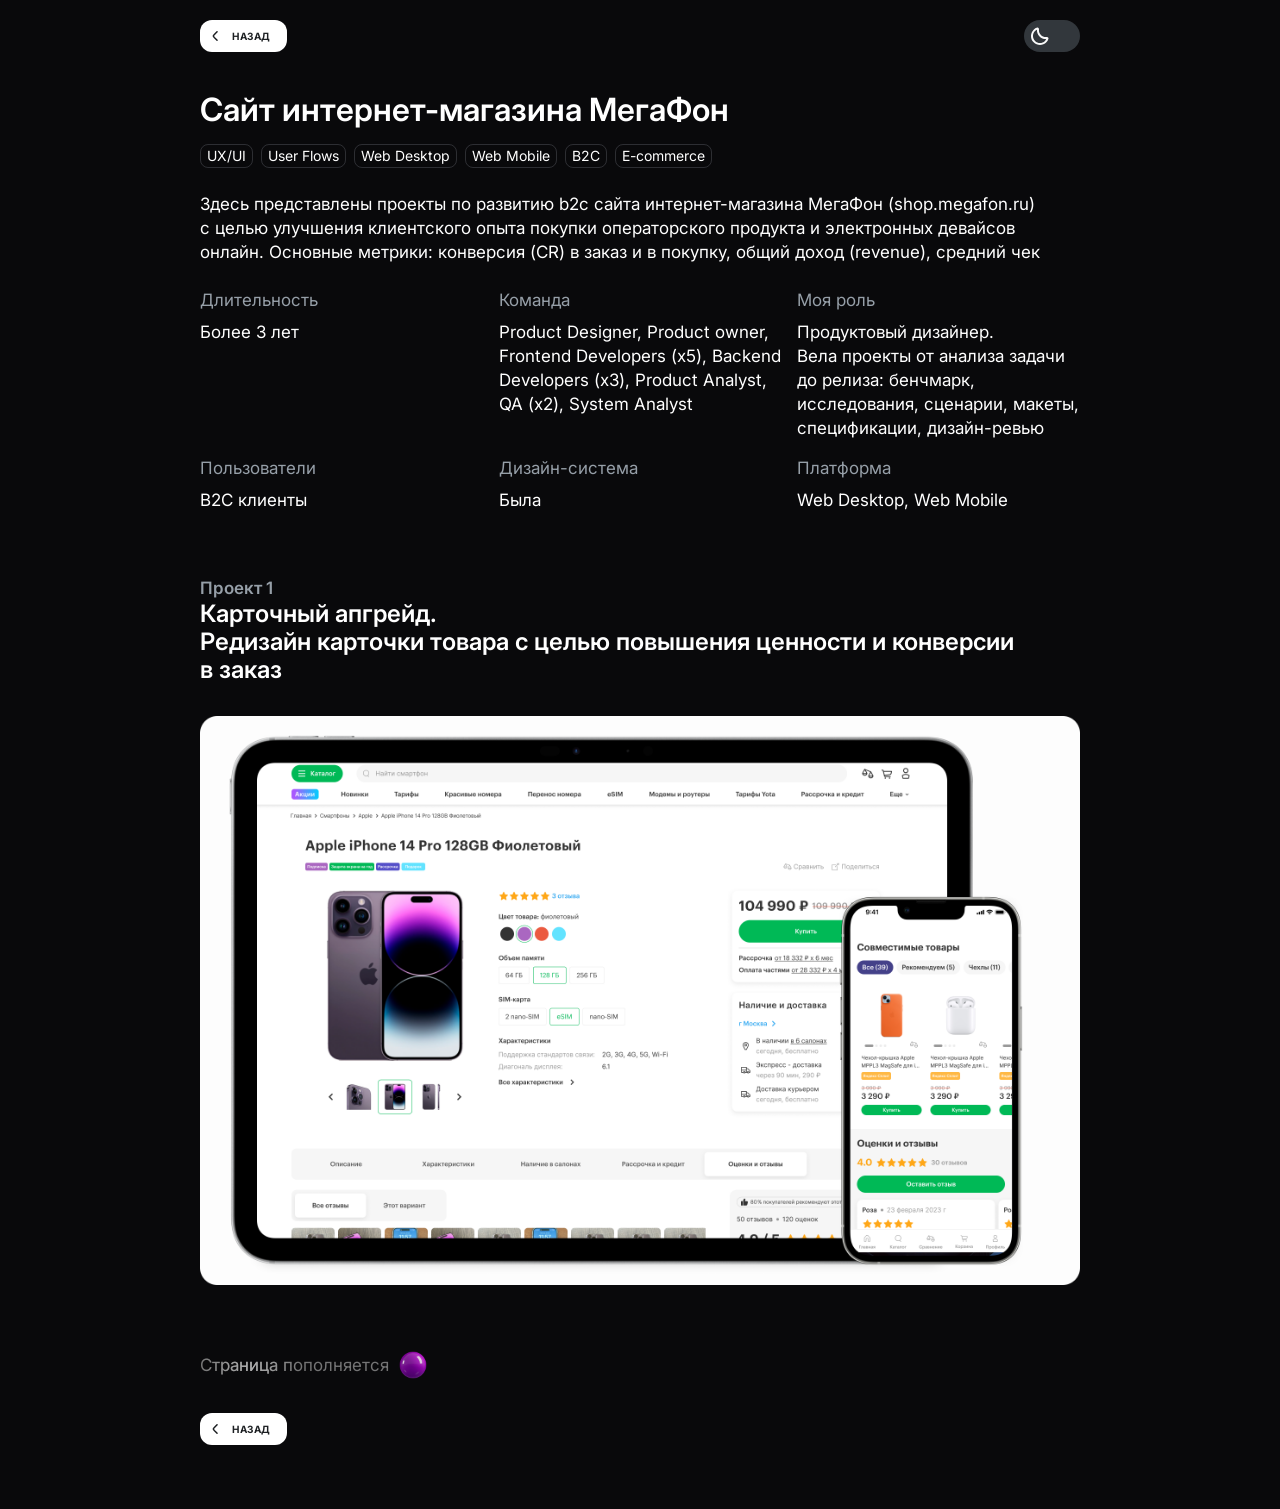
==== internet-magazin.html @ 045d1767 "Портфолио: первая версия" ====
﻿<!doctype html>
<html lang="ru" data-theme="dark">
<head>
<meta charset="utf-8">
<meta name="viewport" content="width=device-width, initial-scale=1">
<title>Сайт интернет-магазина МегаФон — Татьяна Бурнаева</title>
<script>try{var t=localStorage.getItem('theme');if(t==='light'||t==='dark')document.documentElement.dataset.theme=t}catch(e){}</script>
<link rel="preconnect" href="https://fonts.googleapis.com">
<link rel="preconnect" href="https://fonts.gstatic.com" crossorigin>
<link href="https://fonts.googleapis.com/css2?family=Inter:wght@400;600;700&display=swap" rel="stylesheet">
<link rel="stylesheet" href="style.css">
</head>
<body class="project-page">
<div class="page">
  <header class="header header--page header--p20">
    <a class="btn btn--back" href="index.html"><svg width="16" height="16" viewBox="0 0 16 16" fill="none"><path d="M9.83591 3.75196C9.83591 3.08338 9.02805 2.74855 8.55558 3.22131L6.7969 4.98106C5.37468 6.40416 4.66357 7.11571 4.66357 7.9999C4.66357 8.8841 5.37469 9.59565 6.79691 11.0187L8.55558 12.7785C9.02805 13.2513 9.83591 12.9164 9.83591 12.2478C9.83591 12.0488 9.75689 11.8579 9.61624 11.7172L7.85757 9.95743C7.11647 9.21588 6.6696 8.76423 6.38944 8.39681C6.26013 8.22723 6.20503 8.12363 6.18135 8.0668C6.16345 8.02386 6.16353 8.0087 6.16357 8.00091L6.16357 7.9999L6.16357 7.9989C6.16353 7.99111 6.16345 7.97594 6.18135 7.93301C6.20503 7.87617 6.26013 7.77258 6.38944 7.603C6.6696 7.23558 7.11647 6.78393 7.85757 6.04237L9.61624 4.28262C9.75689 4.14188 9.83591 3.951 9.83591 3.75196Z" fill="currentColor"/></svg><span>Назад</span></a>
    <button class="theme-switch" type="button" aria-label="Переключить тему"><span class="theme-switch__knob"><img class="ico-moon" src="assets/icon_moon.svg" alt="" width="24" height="24"><img class="ico-sun" src="assets/icon_sun.svg" alt="" width="24" height="24"></span></button>
  </header>
  <main class="pp pp--p20">
    <div class="pp__head">
      <h1 class="pp__title">Сайт интернет-магазина МегаФон</h1>
      <ul class="badges"><li>UX/UI</li><li>User Flows</li><li>Web Desktop</li><li>Web Mobile</li><li>B2C</li><li>E-commerce</li></ul>
    </div>
    <article class="pp__body">
<p class="lead">Здесь представлены проекты по развитию b2c сайта интернет-магазина МегаФон (shop.megafon.ru) с&nbsp;целью улучшения клиентского опыта покупки операторского продукта и&nbsp;электронных девайсов онлайн. Основные метрики: конверсия (CR) в&nbsp;заказ и&nbsp;в&nbsp;покупку, общий доход (revenue), средний чек</p>
<dl class="props"><div><dt>Длительность</dt><dd>Более 3 лет</dd></div><div><dt>Команда</dt><dd>Product Designer, Product owner, Frontend Developers (x5), Backend Developers (x3), Product Analyst, QA (x2), System Analyst</dd></div><div><dt>Моя роль</dt><dd>Продуктовый дизайнер.<br>Вела проекты от&nbsp;анализа задачи до&nbsp;релиза: бенчмарк, исследования, сценарии, макеты, спецификации, дизайн-ревью</dd></div><div><dt>Пользователи</dt><dd>B2C клиенты</dd></div><div><dt>Дизайн-система</dt><dd>Была</dd></div><div><dt>Платформа</dt><dd>Web Desktop, Web Mobile</dd></div></dl>
    </article>

    <div class="pv2 pv2--first">
      <div class="sec" style="gap:0">
        <span class="eyebrow">Проект 1</span>
        <span class="h2"><b>Карточный апгрейд.</b><b>Редизайн карточки товара с&nbsp;целью повышения ценности и&nbsp;конверсии в&nbsp;заказ</b></span>
      </div>
      <figure class="fig"><img src="images/internet-magazin-v2/01.png" alt="" loading="lazy"></figure>
      <div class="pending"><h3 class="shiny">Страница пополняется</h3><span class="ball-track" aria-hidden="true"><i class="ball"><img class="ball__img" src="assets/ball.png" alt=""></i></span></div>
    </div>
    <div class="pp__foot"><a class="btn btn--back" href="index.html"><svg width="16" height="16" viewBox="0 0 16 16" fill="none"><path d="M9.83591 3.75196C9.83591 3.08338 9.02805 2.74855 8.55558 3.22131L6.7969 4.98106C5.37468 6.40416 4.66357 7.11571 4.66357 7.9999C4.66357 8.8841 5.37469 9.59565 6.79691 11.0187L8.55558 12.7785C9.02805 13.2513 9.83591 12.9164 9.83591 12.2478C9.83591 12.0488 9.75689 11.8579 9.61624 11.7172L7.85757 9.95743C7.11647 9.21588 6.6696 8.76423 6.38944 8.39681C6.26013 8.22723 6.20503 8.12363 6.18135 8.0668C6.16345 8.02386 6.16353 8.0087 6.16357 8.00091L6.16357 7.9999L6.16357 7.9989C6.16353 7.99111 6.16345 7.97594 6.18135 7.93301C6.20503 7.87617 6.26013 7.77258 6.38944 7.603C6.6696 7.23558 7.11647 6.78393 7.85757 6.04237L9.61624 4.28262C9.75689 4.14188 9.83591 3.951 9.83591 3.75196Z" fill="currentColor"/></svg><span>Назад</span></a></div>
  </main>
</div>
<script src="script.js"></script>
</body>
</html>
---- style.css ----
﻿:root{
  --bg:#09090b;
  --text:#fff;
  --text-2:#969fa8;
  --border:rgba(188,195,208,.2);
  --switch-bg:rgba(127,140,153,.35);
  --card:#fdfdfd;
  --ink:#1d2023;
  --accent:#8367ff;
  color-scheme:dark;
}
:root[data-theme="light"]{
  --bg:#f2f2f2;
  --text:#1d2023;
  --text-2:#626c77;
  --border:rgba(188,195,208,.5);
  --switch-bg:#fff;
  color-scheme:light;
}
*{box-sizing:border-box;margin:0;padding:0}
html{-webkit-text-size-adjust:100%}
body{background:var(--bg);color:var(--text);font-family:'Inter',system-ui,-apple-system,'Segoe UI',sans-serif;font-weight:400;-webkit-font-smoothing:antialiased;transition:background-color .3s,color .3s}
img{display:block}
ul{list-style:none}
a{color:inherit;text-decoration:none}
button{font:inherit;color:inherit;background:none;border:0;cursor:pointer}

.page{display:flex;flex-direction:column;align-items:center;width:100%;overflow-x:clip}

/* header + buttons */
.header{display:flex;align-items:flex-start;justify-content:space-between;width:100%;max-width:880px;padding:20px 32px}
.page>.header:not(.header--page){padding:20px}
.header__who{display:flex;flex-direction:column}
.header__name{font-size:14px;line-height:20px;font-weight:500;color:var(--text)}
.header__role{font-size:14px;line-height:20px;color:var(--text-2)}
.page>.header:not(.header--page){align-items:center;min-height:80px}
.actions{display:flex;gap:8px;justify-content:center}
.btn{display:flex;align-items:center;justify-content:center;padding:8px;background:#fff;color:var(--ink);border-radius:12px;transition:opacity .2s,transform .2s}
a.btn:hover{opacity:.85;transform:translateY(-1px)}
.btn span{display:block;padding:2px 4px;font-size:10px;line-height:12px;font-weight:700;letter-spacing:.5px;text-transform:uppercase;text-align:center;white-space:nowrap}
.btn img{flex:none}
:root[data-theme="light"] .btn{box-shadow:0 0 0 1px rgba(29,32,35,.06)}

/* theme switch */
.theme-switch{flex:none;width:56px;height:32px;padding:4px;border-radius:100px;background:var(--switch-bg);position:relative;transition:background-color .3s}
.theme-switch__knob{position:absolute;top:4px;left:4px;width:24px;height:24px;transition:transform .3s cubic-bezier(.2,.8,.2,1)}
.theme-switch__knob img{position:absolute;inset:0;transition:opacity .25s}
.ico-sun{opacity:0}
:root[data-theme="light"] .theme-switch__knob{transform:translateX(24px)}
:root[data-theme="light"] .ico-moon{opacity:0}
:root[data-theme="light"] .ico-sun{opacity:1}
.theme-switch:focus-visible,.btn:focus-visible,a.card:focus-visible{outline:2px solid var(--accent);outline-offset:3px}

.content{display:flex;flex-direction:column;gap:64px;width:100%;max-width:880px}

/* hero */
.hero{position:relative;display:flex;flex-direction:column;align-items:center;gap:24px;padding:0 20px}
.hero>*{position:relative;z-index:1}
.hero>.hero__photobox{z-index:auto}
.hero__photobox{position:relative;flex:none;width:200px;height:241px}
.hero__anim{position:absolute;z-index:0;left:-16px;top:0;width:232px;height:232px;opacity:.4;pointer-events:none;
  mix-blend-mode:screen;animation:spin 90s linear infinite}
:root[data-theme="light"] .hero__anim{mix-blend-mode:multiply;filter:invert(1)}
@keyframes spin{to{transform:rotate(360deg)}}
.hero__photo{position:absolute;left:19px;top:0;width:162px;height:240px;object-fit:cover;object-position:top}
.hero__line{position:absolute;left:26px;top:240px;width:160px;height:1px;background:var(--border)}
.hero__about{display:flex;flex-direction:column;align-items:center;gap:24px;max-width:610px;text-align:center}
.hero__text{--dim:var(--text-2);--full:var(--text);font-size:17px;line-height:24px;color:var(--text-2)}
/* постепенная заливка слов (стартует по классу .fill-on) */
.fill-ready .fill-word{color:var(--dim);transition:color .9s ease;transition-delay:calc(var(--i) * 85ms)}
.fill-ready.fill-on .fill-word{color:var(--full)}
.fill-ready.fill-reset .fill-word{transition:none}
.badges{display:flex;flex-wrap:wrap;gap:8px}
.badges li{padding:4px 6px;border:1px solid var(--border);border-radius:8px;font-size:14px;line-height:14px;white-space:nowrap;display:flex;align-items:center;justify-content:center;color:var(--text)}
.hero__badges{gap:12px;justify-content:center}

/* projects */
.title{font-size:24px;line-height:28px;font-weight:600;color:var(--text)}
.projects{display:flex;flex-direction:column;padding:0 20px}
.grid{display:grid;grid-template-columns:1fr;gap:24px}
.card{--text:#1d2023;--text-2:#626c77;
  position:relative;display:flex;flex-direction:column;gap:0;align-items:stretch;overflow:hidden;background:var(--card);border:1px solid var(--border);border-radius:24px;padding:19px;color:#1d2023;
  cursor:pointer;transition:box-shadow .3s ease;transform-style:preserve-3d}
.card.is-tilting{box-shadow:0 18px 48px rgba(0,0,0,.45);will-change:transform}
.card__head{display:flex;align-items:center;justify-content:space-between;gap:8px;font-size:14px;line-height:20px;white-space:nowrap}
.card__brand{display:flex;align-items:center;gap:4px;font-weight:500;color:#1d2023}
.card__brand img{width:20px;height:20px;border-radius:4px}
.card__years{color:#626c77}
.card__body{display:flex;flex-direction:column;gap:8px;padding-top:12px;font-size:14px;line-height:20px}
.card__lead{color:#1d2023}
.card__lead b{font-weight:600}
.card__tags{color:#626c77}

/* mockups */
.mockup{position:relative;width:100%;overflow:hidden;flex:none;display:flex;justify-content:center;margin:0}
.mockup--phone{height:340px}
.phone{position:absolute;left:50%;top:32px;width:180px;height:370px;transform:translateX(-50%) scale(1.4);transform-origin:50% 0}
.phone__bg{position:absolute;inset:.09% 1.49% .77% 1.58%;background:#000;border:2.07px solid #989892;border-radius:26.3px;box-shadow:inset 0 0 .16px 2.2px #3f3f3f}
.phone__frame{position:absolute;inset:.09% 1.49% .77% 1.58%;width:96.93%;height:99.14%;max-width:none}
.phone__screen{position:absolute;left:9.09px;top:6.85px;width:162.55px;height:353.97px;overflow:hidden;border-radius:18.27px}
.phone__screen img,.phone__screen video{position:absolute;inset:0;width:100%;height:100%;max-width:none;object-fit:cover}
.phone__notch{position:absolute;inset:.89% 42.93% 98.43% 42.83%;background:#141414;border-radius:4.6px;box-shadow:inset 0 0 .77px .15px #000}

/* shop / admin mockups: одинаковая высота блока (272), чтобы текст карточек шёл по одной линии */
.mockup--shop,.mockup--admin{height:272px;padding-top:32px;align-items:flex-start}
.mockup--shop .shop-in{position:relative;flex:none;width:310px;height:236px}
.shop-tablet{position:absolute;left:0;top:5px;width:300px;height:231px;overflow:hidden}
.shop-tablet img{position:absolute;left:0;top:0;width:106.55%;height:100%;max-width:none}
.shop-phone-frame{position:absolute;left:208px;top:0;width:101.024px;height:240px;object-fit:cover}
.shop-phone{position:absolute;left:210.33px;top:2.57px;width:89.592px;height:234.401px;object-fit:cover}
.mockup--admin img{width:310px;height:221px;object-fit:cover}

/* scroll-triggered appearance: phone fades/slides in, the screen stays static inside */
.phone{opacity:0;translate:0 80px}
.play .phone{opacity:1;translate:0 0;transition:opacity .9s ease,translate 1.1s cubic-bezier(.2,.8,.2,1)}

/* experience / about / contacts */
.exp,.about,.bottom{display:flex;flex-direction:column;gap:24px;padding:0 20px}
.about{gap:0}
.about__head{display:flex;flex-direction:column;gap:8px;margin-bottom:24px}
.exp__list{display:flex;flex-direction:column;gap:24px}
.company{position:relative;display:flex;gap:16px;align-items:flex-start;width:100%}
.company--first{padding-bottom:44px}
.logo{flex:none;width:48px;height:48px;border-radius:12px;overflow:hidden;display:flex;align-items:center;justify-content:center}
.logo--mts{background:#ff0032}
.logo img{display:block}
.company__line{position:absolute;left:24px;top:64px;width:1px;height:64px;border-radius:24px;background:var(--border)}
.company__text{display:flex;flex-direction:column;gap:2px;flex:1;min-width:0;font-size:17px;line-height:24px;color:var(--text)}
.muted{color:var(--text-2)}
.about__text{font-size:17px;line-height:24px;color:var(--text)}
.only-m{display:inline}
.carousel{display:flex;gap:16px;overflow-x:auto;overflow-y:hidden;overscroll-behavior-x:contain;scroll-snap-type:x proximity;scrollbar-width:none;-webkit-overflow-scrolling:touch;margin-right:-20px;padding-right:20px;cursor:grab}
.carousel::-webkit-scrollbar{display:none}
.carousel.is-drag{cursor:grabbing;scroll-snap-type:none;user-select:none}
.carousel li{position:relative;flex:none;width:260px;height:340px;border-radius:24px;overflow:hidden;scroll-snap-align:start}
.carousel li::after{content:"";position:absolute;inset:0;border-radius:24px;border:1px solid var(--border);pointer-events:none}
.carousel img{width:100%;height:100%;object-fit:cover;-webkit-user-drag:none;user-select:none}

/* контакты: карточки (просто текст) + кнопка «скачать резюме» */
.bottom{align-items:stretch;gap:64px;padding-bottom:40px}
.contacts{display:flex;flex-direction:column;align-items:center;gap:24px;width:100%}
.contacts .title{text-align:center}
.contacts__cards{display:grid;grid-auto-flow:column;grid-auto-columns:190px;gap:8px;width:max-content;max-width:100%;overflow-x:auto;overscroll-behavior-x:contain;scrollbar-width:none}
.contacts__cards::-webkit-scrollbar{display:none}
.ccard{width:190px;height:70px;padding:13px 15px;border:1px solid var(--border);border-radius:16px;font-size:14px;line-height:20px;color:var(--text)}
.ccard__item{display:flex;flex-direction:column;gap:2px;width:max-content;text-align:left}
.ccard__label{display:flex;align-items:center;justify-content:flex-start;gap:4px;color:var(--text-2)}
.ccard__label svg{flex:none}
.ccard__value{font-weight:500;white-space:nowrap;color:var(--text)}
.contacts__btn{width:144px}
.contacts__btn.btn{padding:8px}
.copy{font-size:14px;line-height:20px;text-align:center;color:var(--text-2)}

@media (max-width:899px){
  .contacts__btn{width:100%}
  .contacts__cards{width:100%}
}
@media (min-width:900px){
  .header{padding:20px 0}
  .hero{flex-direction:row;align-items:flex-start;gap:40px;padding:0}
  .hero__about{align-items:flex-start;text-align:left;padding-top:24px}
  .hero__badges{justify-content:flex-start}
  .projects,.exp,.about{padding:0}
  .grid{grid-template-columns:1fr 1fr}
  .carousel{margin-right:0;padding-right:0}
  .bottom{padding:0 0 40px}
  .only-m{display:none}
}
/* ---------- project pages ---------- */
.btn--back{gap:4px;padding-right:12px}
.btn--back svg,.btn--back img{flex:none}
.pp{width:100%;max-width:880px;padding:20px 32px 64px;display:flex;flex-direction:column;gap:24px}
.pp__head{display:flex;flex-direction:column;gap:16px}
.pp__title{font-size:32px;line-height:36px;font-weight:600;color:var(--text)}
.pp__head .badges{gap:8px}
.pp__body{display:flex;flex-direction:column;gap:16px;min-width:0}
.pp__body .lead{font-size:17px;line-height:24px;color:var(--text)}
.pp__body .props{display:grid;grid-template-columns:1fr;gap:16px;margin:8px 0}
.pp__body .props div{display:flex;flex-direction:column;gap:8px}
.pp__body .props dt{font-size:17px;line-height:24px;color:var(--text-2)}
.pp__body .props dd{font-size:17px;line-height:24px;color:var(--text)}
.pp__body h2{margin-top:48px;font-size:24px;line-height:28px;font-weight:600;color:var(--text)}
.pp__body h3{margin-top:16px;font-size:20px;line-height:24px;font-weight:600;color:var(--text)}
.pp__body p,.pp__body li{font-size:17px;line-height:24px}
.pp__body .caption{font-size:17px;line-height:24px;color:var(--text-2);text-align:center;margin-top:-4px}
.pp__body ul,.pp__body ol{display:flex;flex-direction:column;gap:12px;padding-left:24px}
.pp__body ul{list-style:disc}
.pp__body ol{list-style:decimal}
.pp__body li>ul,.pp__body li>ol{margin-top:12px}
.pp__body li>p+p,.pp__body li>p+ul{margin-top:12px}
.pp__body li::marker{color:var(--text-2)}
.pp__body a{color:var(--accent);text-decoration:underline;text-underline-offset:3px}
.pp__body figure{margin:8px 0;border-radius:16px;overflow:hidden;background:#fff;border:1px solid var(--border)}
.pp__body figure img{display:block;width:100%;height:auto}
.pp__body figure.scroll{overflow-x:auto;-webkit-overflow-scrolling:touch}
.pp__body figure.scroll img{width:auto;max-width:none;height:min(60vw,480px)}
.pp__foot{display:flex;margin-top:8px}

/* project page v2 (по макету «Внутренние сервисы») */
.pv2{display:flex;flex-direction:column;gap:32px;min-width:0;margin-top:40px}
.pv2 .lead,.pv2 p,.pv2 li{font-size:17px;line-height:24px}
.pv2 .eyebrow{font-size:17px;line-height:24px;font-weight:600;color:var(--text-2)}
.pv2 .h2{display:flex;flex-direction:column}
.pv2 .h2 b{font-size:24px;line-height:28px;font-weight:600;color:var(--text)}
.pv2 .h2 mark{background:none;color:inherit}
.pv2 .sec{display:flex;flex-direction:column;gap:12px}
.pv2 .sec h3{margin:0;font-size:20px;line-height:24px;font-weight:600;color:var(--text)}
.pv2 .muted-t{color:var(--text-2)}
.pv2 .fig{display:flex;flex-direction:column;align-items:center;gap:8px;margin:0 -32px}
.pv2 .fig img{display:block;width:100%;height:auto}
.pv2 .fig figcaption{padding:0 32px;font-size:17px;line-height:24px;color:var(--text-2);text-align:center}
.pv2 .ctx{background:#143a4e;border-left:4px solid #2e7cd1;border-radius:24px;padding:16px;display:flex;flex-direction:column;gap:12px;color:#fff}
.pv2 .ctx h3{margin:0;font-size:20px;line-height:24px;font-weight:600;color:#fff}
.pv2 .bl,.pv2 .nl,.pv2 .cl{display:flex;flex-direction:column;gap:12px;list-style:none;padding:0}
.pv2 .bl li{display:flex;gap:12px;padding-left:20px}
.pv2 .bl li::before{content:"";flex:none;width:8px;height:24px;background:radial-gradient(circle at 50% 50%,#2e7cd1 0 4px,transparent 4.5px)}
.pv2 .nl li{display:flex;gap:8px}
.pv2 .nl li>i{flex:none;width:32px;font-style:normal;font-size:17px;line-height:24px;color:var(--text)}
.pv2 .nl .nl-body{flex:1;min-width:0;display:flex;flex-direction:column;gap:12px}
.pv2 .nl .nl-body .bl li,.pv2 .nl .nl-body p{color:var(--text-2)}
.pv2 .cl li{display:flex;gap:8px;align-items:flex-start}
.pv2 .cl li>svg{flex:none;width:32px;height:32px}
.pv2 .cl li>span{padding-top:0;flex:1}
.pv2 .step{display:flex;flex-direction:column;gap:12px}
.pv2 .ctx.warn{background:#4e3c14;border-left-color:#d19d2e}
.pv2 .s16{gap:16px}
.pv2 .s16 .step{gap:16px}
.pv2 .sub{display:flex;flex-direction:column;gap:8px;color:var(--text)}
.pv2 .vi{display:flex;flex-direction:column;gap:8px}
.pv2 .vi-t{display:flex;gap:12px;padding-left:20px;color:var(--text)}
.pv2 .vi-t::before{content:"";flex:none;width:8px;height:24px;background:radial-gradient(circle at 50% 50%,#2e7cd1 0 4px,transparent 4.5px)}
.pv2 .vi p{color:var(--text-2)}
.pv2 .vi p+p{margin-top:16px}
.pv2 .vi-t{font-size:17px;line-height:24px}

/* Animated Shiny Text (порт с magicui.design/docs/components/animated-shiny-text) */
.shiny{--shiny-width:100px;display:inline-block;margin:0;font-size:17px;line-height:24px;font-weight:400;
  color:rgba(163,163,163,.7);
  background-image:linear-gradient(to right,transparent,rgba(255,255,255,.8) 50%,transparent);
  background-size:var(--shiny-width) 100%;background-repeat:no-repeat;background-position:0 0;
  -webkit-background-clip:text;background-clip:text;animation:shiny-text 8s infinite}
:root[data-theme="light"] .shiny{color:rgba(82,82,82,.7);background-image:linear-gradient(to right,transparent,rgba(0,0,0,.8) 50%,transparent)}
@keyframes shiny-text{
  0%,90%,100%{background-position:calc(-100% - var(--shiny-width)) 0}
  30%,60%{background-position:calc(100% + var(--shiny-width)) 0}
}

@media (min-width:900px){
  .pp{padding:20px 0 64px;gap:24px}
  .pp__head{gap:16px}
  .pp__body .props{grid-template-columns:repeat(3,1fr);gap:16px;margin:8px 0}
  .pp__body h2{margin-top:64px}
  .pv2{gap:32px}
  .pv2 .fig{margin:0}
  .pv2 .fig figcaption{padding:0}
  .pv2 .ctx{padding:20px 32px}
  .pv2 .nl-body,.pv2 .nl-body p{max-width:none}
}
@media (prefers-reduced-motion:reduce){
  .phone,.a-obj{opacity:1!important;translate:0 0!important;transition:none!important}
  .hero__anim,.mascot__body,.mascot__eyes,.eye,.shiny{animation:none}
}

/* МТС Профиль: отличия мобильной версии (390w) */
.pv2 .ctx32{padding:20px 32px}
.pv2 .nl.g4 li{gap:4px}
@media (max-width:899px){
  .pp--p20{padding-left:20px;padding-right:20px}
  .pp--p20 .pv2 .fig{margin-left:-20px;margin-right:-20px}
  .pp--p20 .pv2 .fig figcaption{padding:0 20px}
  .pp--p20 .pv2 .fig.fig--in{margin-left:0;margin-right:0}
  .pp--p20 .pv2 .fig.fig--in figcaption{padding:0}
  .pv2 .vi-t.flush{padding-left:0}
}

/* hero-картинка внутри .pp__body — тот же вид, что у остальных .fig */
.pp__body figure.fig{background:none;border:0;border-radius:0;overflow:visible;margin:0;display:flex;flex-direction:column;align-items:center;gap:8px}
.pp__body figure.fig figcaption{font-size:17px;line-height:24px;color:var(--text-2);text-align:center}
@media (max-width:899px){
  .pp--p20 .pp__body figure.fig{margin-left:-20px;margin-right:-20px}
  .pp--p20 .pp__body figure.fig figcaption{padding:0 20px}
}

/* первая картинка МТС Профиль: отдельный блок, 64px от параметров и до проекта */
.pp__hero{margin-top:32px}

/* МТС ID */
.pv2 .sec h2{margin:0;font-size:24px;line-height:28px;font-weight:600;color:var(--text)}
.pv2 .nl.g4 .nl-body{gap:8px}
@media (max-width:899px){ .header--p20{padding-left:20px;padding-right:20px} }

/* «Страница пополняется»: текст с бликом + шарик, который катается вправо-влево */
.pending{align-self:flex-start;display:flex;align-items:center;gap:8px;margin-top:32px}
.ball-track{position:relative;flex:none;width:60px;height:32px}
.ball{position:absolute;left:0;top:0;width:32px;height:32px;animation:ball-move 2.4s ease-in-out infinite alternate}
.ball__img{display:block;width:32px;height:32px;max-width:none;animation:ball-spin 2.4s ease-in-out infinite alternate}
@keyframes ball-move{from{transform:translateX(0)}to{transform:translateX(28px)}}
@keyframes ball-spin{from{transform:rotate(0deg)}to{transform:rotate(153deg)}}
@media (prefers-reduced-motion:reduce){.ball,.ball__img{animation:none}}
/* Внутренние сервисы: подзаголовки гипотез и шаги дизайна */
.pv2 .sub-h{font-size:17px;line-height:24px;font-weight:600;color:var(--text)}
.pv2 .sub-h--gap{margin-top:20px}
.pv2 .steps{gap:16px}
.pv2 .steps .step+.step{margin-top:16px}
.pv2 .steps .step--tall{gap:16px}
/* без отдельной первой картинки: 64px от параметров проекта до блока проекта (props сам даёт 8px) */
.pv2--first{margin-top:32px}
.pv2 .sub>span{font-size:17px;line-height:24px}

/* анимация смены темы (View Transitions): старый снимок остаётся, новый раскрывается кругом из кнопки */
::view-transition-old(root),::view-transition-new(root){animation:none;mix-blend-mode:normal}
::view-transition-old(root){z-index:1}
::view-transition-new(root){z-index:2}
.vt-theme *,.vt-theme *::before,.vt-theme *::after{transition:none!important}




.pv2 .vi p .hl{color:var(--text)}
.pv2 .ctx h3{height:22px;line-height:24px}
.pv2 .s16 .step+.step{margin-top:16px}




.ccard__label img{flex:none;border-radius:4px}




/* светлая тема: цветные блоки «Контекст» (синий) и «В чём проблема?» (жёлтый) */
:root[data-theme="light"] .pv2 .ctx{background:#c7e1ff;border-left-color:#2e7cd1;color:#1d2023}
:root[data-theme="light"] .pv2 .ctx h3{color:#1d2023}
:root[data-theme="light"] .pv2 .ctx.warn{background:#fae89e;border-left-color:#d19d2e}


.pv2 .sec--proj{margin-top:32px}
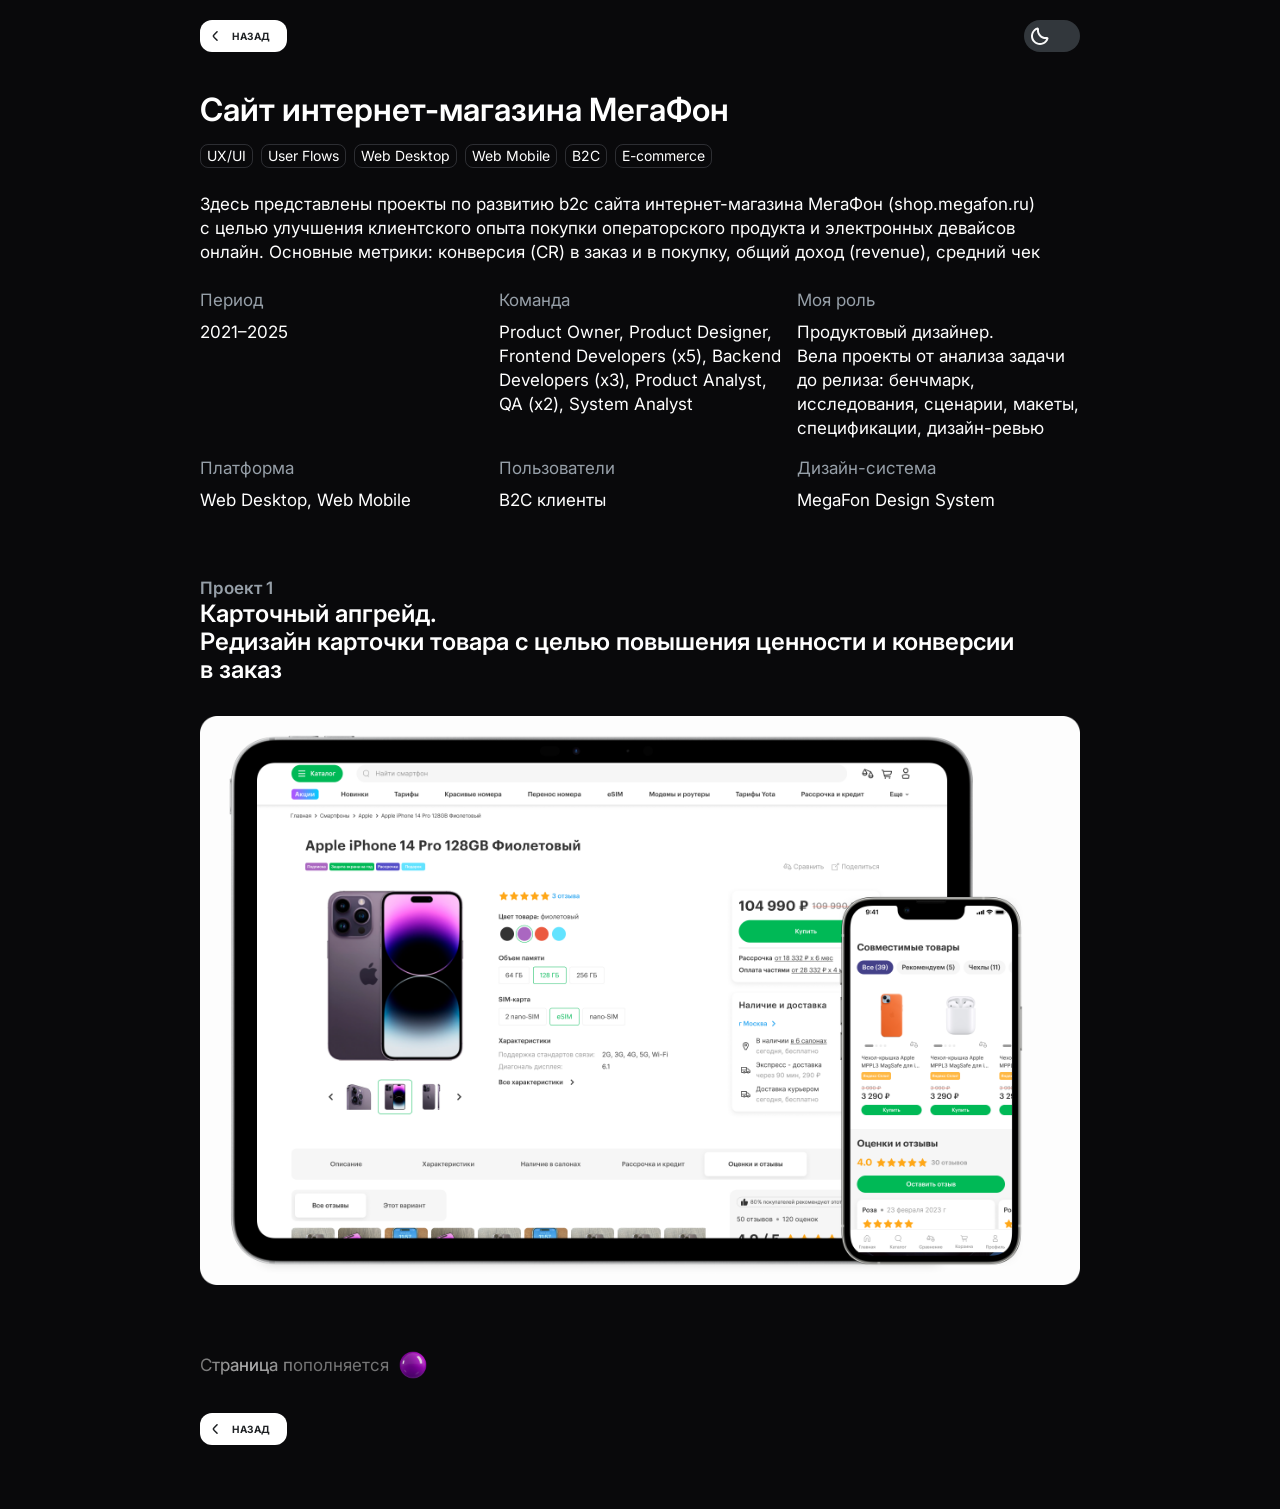
==== commit c6099bc9: "Портфолио: обновление страниц проектов по новым макетам - Главная: раздел контактов с копированием t" ====
--- a/internet-magazin.html
+++ b/internet-magazin.html
@@ -8,7 +8,7 @@
 <link rel="preconnect" href="https://fonts.googleapis.com">
 <link rel="preconnect" href="https://fonts.gstatic.com" crossorigin>
 <link href="https://fonts.googleapis.com/css2?family=Inter:wght@400;600;700&display=swap" rel="stylesheet">
-<link rel="stylesheet" href="style.css">
+<link rel="stylesheet" href="style.css?v=8">
 </head>
 <body class="project-page">
 <div class="page">
@@ -23,7 +23,7 @@
     </div>
     <article class="pp__body">
 <p class="lead">Здесь представлены проекты по развитию b2c сайта интернет-магазина МегаФон (shop.megafon.ru) с&nbsp;целью улучшения клиентского опыта покупки операторского продукта и&nbsp;электронных девайсов онлайн. Основные метрики: конверсия (CR) в&nbsp;заказ и&nbsp;в&nbsp;покупку, общий доход (revenue), средний чек</p>
-<dl class="props"><div><dt>Длительность</dt><dd>Более 3 лет</dd></div><div><dt>Команда</dt><dd>Product Designer, Product owner, Frontend Developers (x5), Backend Developers (x3), Product Analyst, QA (x2), System Analyst</dd></div><div><dt>Моя роль</dt><dd>Продуктовый дизайнер.<br>Вела проекты от&nbsp;анализа задачи до&nbsp;релиза: бенчмарк, исследования, сценарии, макеты, спецификации, дизайн-ревью</dd></div><div><dt>Пользователи</dt><dd>B2C клиенты</dd></div><div><dt>Дизайн-система</dt><dd>Была</dd></div><div><dt>Платформа</dt><dd>Web Desktop, Web Mobile</dd></div></dl>
+<dl class="props"><div><dt>Период</dt><dd>2021–2025</dd></div><div><dt>Команда</dt><dd>Product Owner, Product Designer, Frontend Developers (x5), Backend Developers (x3), Product Analyst, QA (x2), System Analyst</dd></div><div><dt>Моя роль</dt><dd>Продуктовый дизайнер.<br>Вела проекты от&nbsp;анализа задачи до&nbsp;релиза: бенчмарк, исследования, сценарии, макеты, спецификации, дизайн-ревью</dd></div><div><dt>Платформа</dt><dd>Web Desktop, Web Mobile</dd></div><div><dt>Пользователи</dt><dd>B2C клиенты</dd></div><div><dt>Дизайн-система</dt><dd>MegaFon Design System</dd></div></dl>
     </article>
 
     <div class="pv2 pv2--first">
@@ -37,7 +37,7 @@
     <div class="pp__foot"><a class="btn btn--back" href="index.html"><svg width="16" height="16" viewBox="0 0 16 16" fill="none"><path d="M9.83591 3.75196C9.83591 3.08338 9.02805 2.74855 8.55558 3.22131L6.7969 4.98106C5.37468 6.40416 4.66357 7.11571 4.66357 7.9999C4.66357 8.8841 5.37469 9.59565 6.79691 11.0187L8.55558 12.7785C9.02805 13.2513 9.83591 12.9164 9.83591 12.2478C9.83591 12.0488 9.75689 11.8579 9.61624 11.7172L7.85757 9.95743C7.11647 9.21588 6.6696 8.76423 6.38944 8.39681C6.26013 8.22723 6.20503 8.12363 6.18135 8.0668C6.16345 8.02386 6.16353 8.0087 6.16357 8.00091L6.16357 7.9999L6.16357 7.9989C6.16353 7.99111 6.16345 7.97594 6.18135 7.93301C6.20503 7.87617 6.26013 7.77258 6.38944 7.603C6.6696 7.23558 7.11647 6.78393 7.85757 6.04237L9.61624 4.28262C9.75689 4.14188 9.83591 3.951 9.83591 3.75196Z" fill="currentColor"/></svg><span>Назад</span></a></div>
   </main>
 </div>
-<script src="script.js"></script>
+<script src="script.js?v=8"></script>
 </body>
 </html>
 
--- a/style.css
+++ b/style.css
@@ -139,21 +139,24 @@
 /* контакты: карточки (просто текст) + кнопка «скачать резюме» */
 .bottom{align-items:stretch;gap:64px;padding-bottom:40px}
 .contacts{display:flex;flex-direction:column;align-items:center;gap:24px;width:100%}
-.contacts .title{text-align:center}
-.contacts__cards{display:grid;grid-auto-flow:column;grid-auto-columns:190px;gap:8px;width:max-content;max-width:100%;overflow-x:auto;overscroll-behavior-x:contain;scrollbar-width:none}
-.contacts__cards::-webkit-scrollbar{display:none}
-.ccard{width:190px;height:70px;padding:13px 15px;border:1px solid var(--border);border-radius:16px;font-size:14px;line-height:20px;color:var(--text)}
-.ccard__item{display:flex;flex-direction:column;gap:2px;width:max-content;text-align:left}
+.contacts__head{font-size:24px;line-height:28px;font-weight:600;text-align:center;color:var(--text)}
+.contacts__cards{display:flex;gap:20px;width:100%}
+.ccard{flex:1 1 0;min-width:0;display:flex;align-items:center;justify-content:space-between;gap:12px;padding:20px 16px;border:1px solid var(--border);border-radius:16px;font-size:14px;line-height:20px;color:var(--text)}
+.ccard__item{display:flex;flex-direction:column;gap:2px;min-width:0;text-align:left}
 .ccard__label{display:flex;align-items:center;justify-content:flex-start;gap:4px;color:var(--text-2)}
 .ccard__label svg{flex:none}
-.ccard__value{font-weight:500;white-space:nowrap;color:var(--text)}
+.ccard__value{font-weight:500;color:var(--text);min-width:0;overflow:hidden;text-overflow:ellipsis;white-space:nowrap}
+.ccard__copy{flex:none;width:32px;height:32px;display:flex;align-items:center;justify-content:center;padding:0;background:none;border:0;color:var(--text-2);cursor:pointer;border-radius:8px;transition:color .15s,background-color .15s}
+.ccard__copy:hover{color:var(--text)}
+.ccard__copy:active{background:rgba(127,140,153,.15)}
+.ccard__copy.is-copied{color:#0dc763}
+.ccard__copyicon{display:block;width:32px;height:32px}
 .contacts__btn{width:144px}
 .contacts__btn.btn{padding:8px}
 .copy{font-size:14px;line-height:20px;text-align:center;color:var(--text-2)}
 
 @media (max-width:899px){
   .contacts__btn{width:100%}
-  .contacts__cards{width:100%}
 }
 @media (min-width:900px){
   .header{padding:20px 0}
@@ -335,3 +338,63 @@
 
 
 .pv2 .sec--proj{margin-top:32px}
+
+.pv2 .nl-body p.muted-t .hl{color:var(--text)}
+
+/* серые под-списки в Discovery (нумерованный «Проблемы в работе с претензией», маркированный «Итог») */
+.pv2 .sub ol.ol-m,.pv2 .sub ul.ul-m{margin:0;padding-left:22px;display:flex;flex-direction:column;gap:4px;color:var(--text-2);font-size:17px;line-height:24px}
+.pv2 .sub ol.ol-m{list-style:decimal}
+.pv2 .sub ul.ul-m{list-style:disc}
+.pv2 .sub ol.ol-m li::marker,.pv2 .sub ul.ul-m li::marker{color:var(--text-2)}
+
+/* сравнительная таблица «Что решено из проблем» */
+.pv2 .ctab-block{display:flex;flex-direction:column;align-items:center;gap:8px;width:100%}
+.pv2 .ctab-wrap{width:100%;overflow-x:auto;background:#1d2023;border-radius:20px;-webkit-overflow-scrolling:touch}
+:root[data-theme="light"] .pv2 .ctab-wrap{background:#fff;box-shadow:inset 0 0 0 1px var(--border)}
+.pv2 .ctab{width:100%;min-width:640px;border-collapse:collapse;font-size:14px;line-height:20px;text-align:left}
+.pv2 .ctab th,.pv2 .ctab td{padding:12px 12px 12px 0;vertical-align:top}
+.pv2 .ctab thead th{color:var(--text-2);font-weight:400;padding-top:20px}
+.pv2 .ctab tbody tr{border-top:1px solid var(--border)}
+.pv2 .ctab th:first-child,.pv2 .ctab td:first-child{padding-left:32px}
+.pv2 .ctab td{color:var(--text)}
+.pv2 .ctab th:nth-child(1),.pv2 .ctab td:nth-child(1){width:26%}
+.pv2 .ctab th:nth-child(2),.pv2 .ctab td:nth-child(2){width:50%}
+.pv2 .ctab th:nth-child(3),.pv2 .ctab td:nth-child(3){width:24%}
+.pv2 .ctab-n{color:var(--text-2);margin-right:8px}
+.pv2 .ctab-cap{font-size:17px;line-height:24px;color:var(--text-2);text-align:center}
+
+/* Лайтбокс: увеличение картинок на страницах проектов */
+.pv2 .fig img{cursor:zoom-in}
+.lb{position:fixed;inset:0;z-index:100;display:flex;align-items:center;justify-content:center;padding:24px;background:rgba(0,0,0,.85);opacity:0;visibility:hidden;transition:opacity .2s ease;cursor:zoom-out;-webkit-tap-highlight-color:transparent}
+.lb.is-open{opacity:1;visibility:visible}
+.lb img{max-width:min(1600px,96vw);max-height:94vh;width:auto;height:auto;border-radius:8px;box-shadow:0 20px 60px rgba(0,0,0,.5);transform:scale(.98);transition:transform .2s ease}
+.lb.is-open img{transform:scale(1)}
+.lb__close{position:fixed;top:16px;right:16px;width:40px;height:40px;border-radius:50%;background:rgba(255,255,255,.12);color:#fff;display:flex;align-items:center;justify-content:center;font-size:24px;line-height:1;cursor:pointer;border:0}
+.lb__close:hover{background:rgba(255,255,255,.22)}
+@media (prefers-reduced-motion:reduce){.lb,.lb img{transition:none}}
+
+@media (max-width:600px){.contacts__cards{flex-direction:column}}
+
+/* ===== МТС Профиль v3: картинки в белых карточках, нумерованные списки, подписи 14px ===== */
+.pp--v3 .pv2 .eyebrow{font-size:14px;line-height:20px;font-weight:400;color:var(--text-2)}
+.pp--v3 .pv2 .bl li{padding-left:0}
+/* картинки в белой скруглённой карточке */
+.pp--v3 .pv2 .fig{margin:0;gap:8px;align-items:stretch}
+.pp--v3 .pv2 .fig__card{display:block;width:100%;background:#fdfdfd;border-radius:20px;overflow:hidden}
+:root[data-theme="light"] .pp--v3 .pv2 .fig__card{box-shadow:0 0 0 1px rgba(29,32,35,.1)}
+.pp--v3 .pv2 .fig img{display:block;width:100%;height:auto}
+.pp--v3 .pv2 .fig figcaption{font-size:14px;line-height:20px;color:var(--text-2);text-align:center;padding:0}
+.pp--v3 .pv2 .fig--contain .fig__card{display:flex;align-items:center;justify-content:center;padding:16px}
+.pp--v3 .pv2 .fig--contain img{width:auto;height:auto;max-width:100%;max-height:560px}
+/* нумерованные списки (варианты механик, выбранные механики, «почему это проблема») */
+.pv2 .nlist{list-style:decimal;margin:0;padding-left:26px;display:flex;flex-direction:column;gap:16px;color:var(--text)}
+.pv2 .nlist>li{font-size:17px;line-height:24px}
+.pv2 .nlist>li::marker{color:var(--text)}
+.pv2 .nlist .nt{display:block;color:var(--text)}
+.pv2 .nlist .d{color:var(--text-2);margin-top:8px}
+.pv2 .nlist .d+.d{margin-top:16px}
+.pv2 .nlist .hl{color:var(--text)}
+@media (max-width:899px){
+  .pp--v3.pp--p20 .pv2 .fig{margin-left:-12px;margin-right:-12px}
+  .pp--v3.pp--p20 .pv2 .fig figcaption{padding:0 12px}
+}
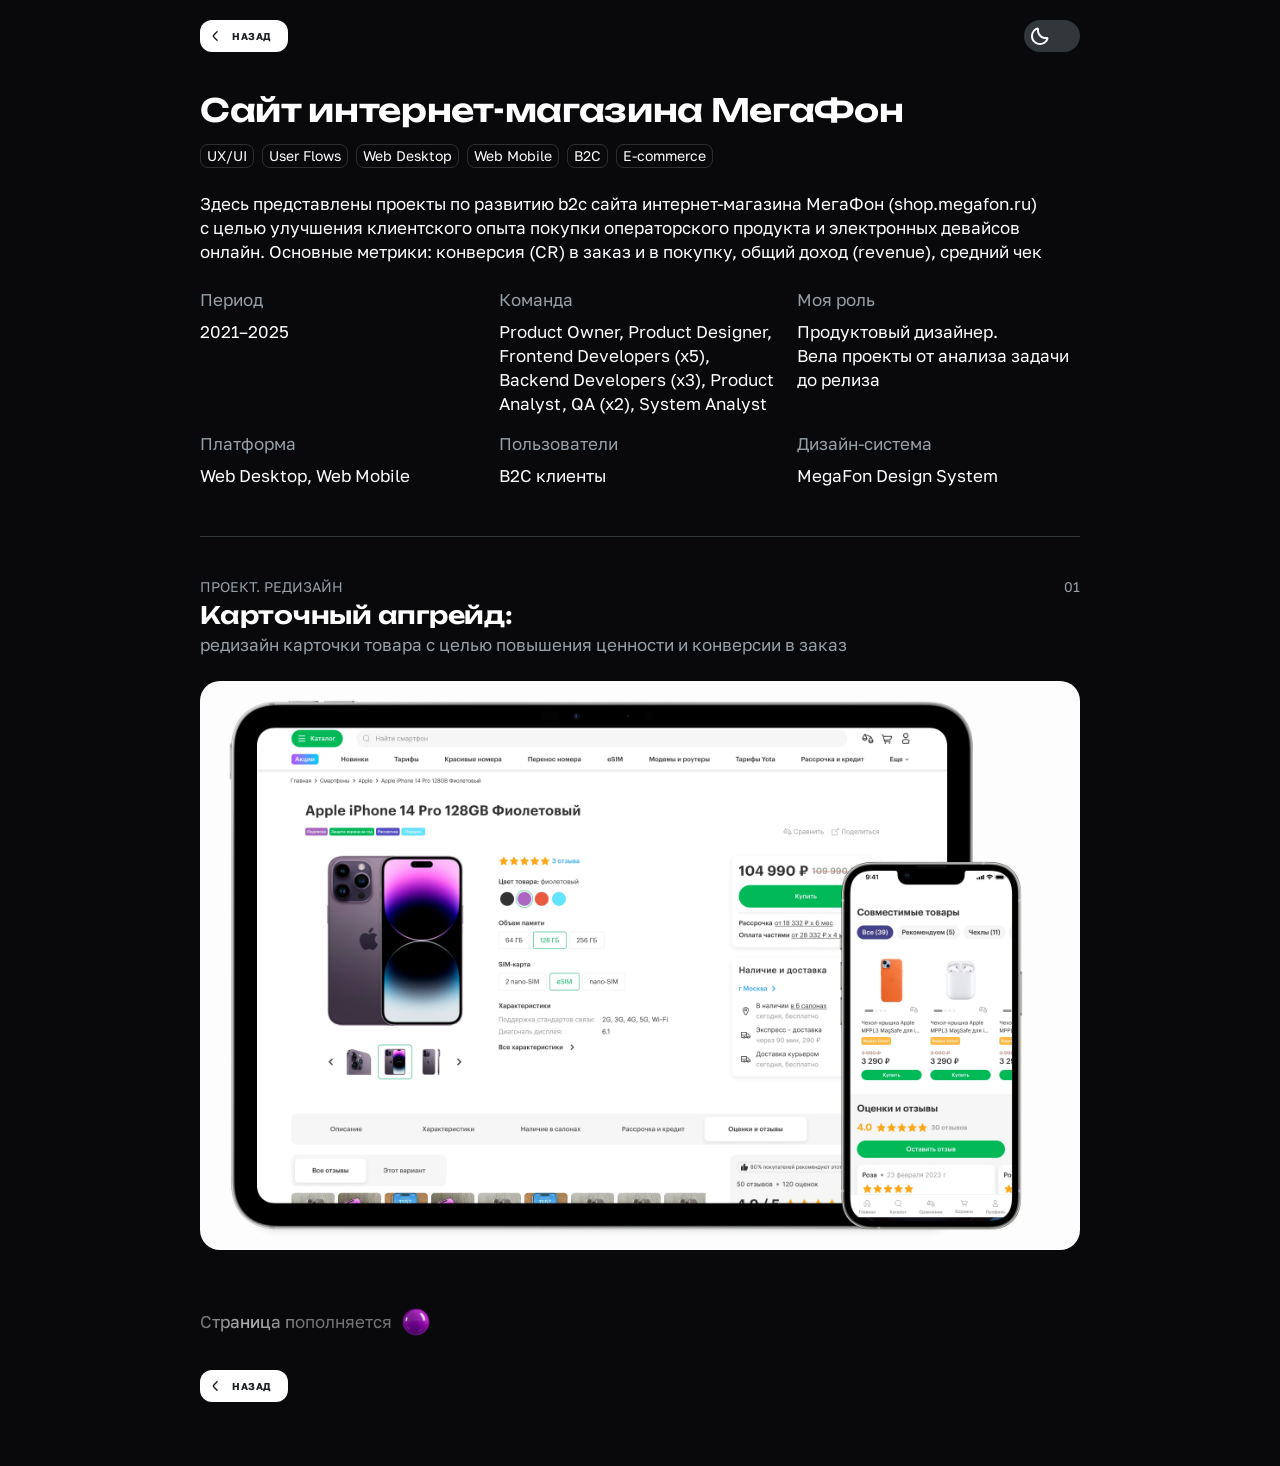
==== commit e54a366b: "Портфолио: новая типографика (Golos Text + Unbounded), переработка страниц по макетам - Глобально: ш" ====
--- a/internet-magazin.html
+++ b/internet-magazin.html
@@ -7,8 +7,8 @@
 <script>try{var t=localStorage.getItem('theme');if(t==='light'||t==='dark')document.documentElement.dataset.theme=t}catch(e){}</script>
 <link rel="preconnect" href="https://fonts.googleapis.com">
 <link rel="preconnect" href="https://fonts.gstatic.com" crossorigin>
-<link href="https://fonts.googleapis.com/css2?family=Inter:wght@400;600;700&display=swap" rel="stylesheet">
-<link rel="stylesheet" href="style.css?v=8">
+<link href="https://fonts.googleapis.com/css2?family=Golos+Text:wght@400;500;600;700&family=Unbounded:wght@600;700&display=swap" rel="stylesheet">
+<link rel="stylesheet" href="style.css?v=9">
 </head>
 <body class="project-page">
 <div class="page">
@@ -16,28 +16,29 @@
     <a class="btn btn--back" href="index.html"><svg width="16" height="16" viewBox="0 0 16 16" fill="none"><path d="M9.83591 3.75196C9.83591 3.08338 9.02805 2.74855 8.55558 3.22131L6.7969 4.98106C5.37468 6.40416 4.66357 7.11571 4.66357 7.9999C4.66357 8.8841 5.37469 9.59565 6.79691 11.0187L8.55558 12.7785C9.02805 13.2513 9.83591 12.9164 9.83591 12.2478C9.83591 12.0488 9.75689 11.8579 9.61624 11.7172L7.85757 9.95743C7.11647 9.21588 6.6696 8.76423 6.38944 8.39681C6.26013 8.22723 6.20503 8.12363 6.18135 8.0668C6.16345 8.02386 6.16353 8.0087 6.16357 8.00091L6.16357 7.9999L6.16357 7.9989C6.16353 7.99111 6.16345 7.97594 6.18135 7.93301C6.20503 7.87617 6.26013 7.77258 6.38944 7.603C6.6696 7.23558 7.11647 6.78393 7.85757 6.04237L9.61624 4.28262C9.75689 4.14188 9.83591 3.951 9.83591 3.75196Z" fill="currentColor"/></svg><span>Назад</span></a>
     <button class="theme-switch" type="button" aria-label="Переключить тему"><span class="theme-switch__knob"><img class="ico-moon" src="assets/icon_moon.svg" alt="" width="24" height="24"><img class="ico-sun" src="assets/icon_sun.svg" alt="" width="24" height="24"></span></button>
   </header>
-  <main class="pp pp--p20">
+  <main class="pp pp--p20 pp--v4">
     <div class="pp__head">
       <h1 class="pp__title">Сайт интернет-магазина МегаФон</h1>
       <ul class="badges"><li>UX/UI</li><li>User Flows</li><li>Web Desktop</li><li>Web Mobile</li><li>B2C</li><li>E-commerce</li></ul>
     </div>
     <article class="pp__body">
 <p class="lead">Здесь представлены проекты по развитию b2c сайта интернет-магазина МегаФон (shop.megafon.ru) с&nbsp;целью улучшения клиентского опыта покупки операторского продукта и&nbsp;электронных девайсов онлайн. Основные метрики: конверсия (CR) в&nbsp;заказ и&nbsp;в&nbsp;покупку, общий доход (revenue), средний чек</p>
-<dl class="props"><div><dt>Период</dt><dd>2021–2025</dd></div><div><dt>Команда</dt><dd>Product Owner, Product Designer, Frontend Developers (x5), Backend Developers (x3), Product Analyst, QA (x2), System Analyst</dd></div><div><dt>Моя роль</dt><dd>Продуктовый дизайнер.<br>Вела проекты от&nbsp;анализа задачи до&nbsp;релиза: бенчмарк, исследования, сценарии, макеты, спецификации, дизайн-ревью</dd></div><div><dt>Платформа</dt><dd>Web Desktop, Web Mobile</dd></div><div><dt>Пользователи</dt><dd>B2C клиенты</dd></div><div><dt>Дизайн-система</dt><dd>MegaFon Design System</dd></div></dl>
+<dl class="props"><div><dt>Период</dt><dd>2021–2025</dd></div><div><dt>Команда</dt><dd>Product Owner, Product Designer, Frontend Developers (x5), Backend Developers (x3), Product Analyst, QA (x2), System Analyst</dd></div><div><dt>Моя роль</dt><dd>Продуктовый дизайнер.<br>Вела проекты от&nbsp;анализа задачи до&nbsp;релиза</dd></div><div><dt>Платформа</dt><dd>Web Desktop, Web Mobile</dd></div><div><dt>Пользователи</dt><dd>B2C клиенты</dd></div><div><dt>Дизайн-система</dt><dd>MegaFon Design System</dd></div></dl>
     </article>
 
-    <div class="pv2 pv2--first">
-      <div class="sec" style="gap:0">
-        <span class="eyebrow">Проект 1</span>
-        <span class="h2"><b>Карточный апгрейд.</b><b>Редизайн карточки товара с&nbsp;целью повышения ценности и&nbsp;конверсии в&nbsp;заказ</b></span>
+    <div class="pv4-div"></div>
+    <div class="pv4">
+      <div class="sec">
+        <div class="pv4__title"><div class="pv4__num"><span>проект. редизайн</span><span>01</span></div><h2>Карточный апгрейд:</h2><span class="pv4__sub">редизайн карточки товара с целью повышения ценности и конверсии в заказ</span></div>
+<figure class="fig"><span class="fig__card"><img src="images/im-v4/card.webp" alt="" loading="lazy"></span></figure>
       </div>
-      <figure class="fig"><img src="images/internet-magazin-v2/01.png" alt="" loading="lazy"></figure>
-      <div class="pending"><h3 class="shiny">Страница пополняется</h3><span class="ball-track" aria-hidden="true"><i class="ball"><img class="ball__img" src="assets/ball.png" alt=""></i></span></div>
     </div>
+    <div class="pending"><h3 class="shiny">Страница пополняется</h3><span class="ball-track" aria-hidden="true"><i class="ball"><img class="ball__img" src="assets/ball.png" alt=""></i></span></div>
     <div class="pp__foot"><a class="btn btn--back" href="index.html"><svg width="16" height="16" viewBox="0 0 16 16" fill="none"><path d="M9.83591 3.75196C9.83591 3.08338 9.02805 2.74855 8.55558 3.22131L6.7969 4.98106C5.37468 6.40416 4.66357 7.11571 4.66357 7.9999C4.66357 8.8841 5.37469 9.59565 6.79691 11.0187L8.55558 12.7785C9.02805 13.2513 9.83591 12.9164 9.83591 12.2478C9.83591 12.0488 9.75689 11.8579 9.61624 11.7172L7.85757 9.95743C7.11647 9.21588 6.6696 8.76423 6.38944 8.39681C6.26013 8.22723 6.20503 8.12363 6.18135 8.0668C6.16345 8.02386 6.16353 8.0087 6.16357 8.00091L6.16357 7.9999L6.16357 7.9989C6.16353 7.99111 6.16345 7.97594 6.18135 7.93301C6.20503 7.87617 6.26013 7.77258 6.38944 7.603C6.6696 7.23558 7.11647 6.78393 7.85757 6.04237L9.61624 4.28262C9.75689 4.14188 9.83591 3.951 9.83591 3.75196Z" fill="currentColor"/></svg><span>Назад</span></a></div>
   </main>
+  <button class="to-top" type="button" aria-label="Наверх"><svg viewBox="0 0 24 24" fill="none"><path d="M12 19V5M12 5L6 11M12 5L18 11" stroke="currentColor" stroke-width="2" stroke-linecap="round" stroke-linejoin="round"/></svg></button>
 </div>
-<script src="script.js?v=8"></script>
+<script src="script.js?v=9"></script>
 </body>
 </html>
 
--- a/style.css
+++ b/style.css
@@ -7,6 +7,8 @@
   --card:#fdfdfd;
   --ink:#1d2023;
   --accent:#8367ff;
+  --font:'Golos Text',system-ui,-apple-system,'Segoe UI',sans-serif;
+  --font-head:'Unbounded',system-ui,sans-serif;
   color-scheme:dark;
 }
 :root[data-theme="light"]{
@@ -19,7 +21,9 @@
 }
 *{box-sizing:border-box;margin:0;padding:0}
 html{-webkit-text-size-adjust:100%}
-body{background:var(--bg);color:var(--text);font-family:'Inter',system-ui,-apple-system,'Segoe UI',sans-serif;font-weight:400;-webkit-font-smoothing:antialiased;transition:background-color .3s,color .3s}
+body{background:var(--bg);color:var(--text);font-family:var(--font);font-weight:400;-webkit-font-smoothing:antialiased;transition:background-color .3s,color .3s}
+/* заголовки-дисплей: Unbounded */
+.title,.contacts__head,.pp__title,.pp__body h2,.pp__body h3,.pv2 .h2 b,.pv2 .sec h2,.pv2 .sec h3{font-family:var(--font-head);letter-spacing:-.01em}
 img{display:block}
 ul{list-style:none}
 a{color:inherit;text-decoration:none}
@@ -398,3 +402,72 @@
   .pp--v3.pp--p20 .pv2 .fig{margin-left:-12px;margin-right:-12px}
   .pp--v3.pp--p20 .pv2 .fig figcaption{padding:0 12px}
 }
+
+/* ===== МТС Профиль v4: нарративная структура ===== */
+.pp--v4 .pv4{display:flex;flex-direction:column;gap:40px;margin-top:0}
+/* горизонтальный дивайдер между секциями */
+.pp--v4 .pv4-div{width:100%;height:1px;background:rgba(127,140,153,.35);margin:16px 0}
+.pp--v4 .pv4 .sec{display:flex;flex-direction:column;gap:24px}
+/* заголовок проекта */
+.pv4__title{display:flex;flex-direction:column;gap:4px}
+.pv4__num{display:flex;justify-content:space-between;font-size:14px;line-height:20px;color:var(--text-2);text-transform:uppercase}
+.pv4__title h2{font-family:var(--font-head);font-size:24px;line-height:28px;font-weight:600;color:var(--text);letter-spacing:-.01em;margin:0}
+.pv4__sub{font-size:17px;line-height:24px;color:var(--text-2)}
+/* абзац с заголовком */
+.pv4 .pwt{display:flex;flex-direction:column;gap:8px}
+.pv4 .pwt.g4{gap:4px}
+.pv4 .pwt h3{font-family:var(--font-head);font-size:20px;line-height:24px;font-weight:600;color:var(--text);letter-spacing:-.01em;margin:0}
+.pv4 .pwt h4{font-family:var(--font-head);font-size:17px;line-height:24px;font-weight:600;color:var(--text);margin:0}
+.pv4 .pwt p{font-size:17px;line-height:24px;color:var(--text-2)}
+.pv4 .pwt p+p{margin-top:16px}
+.pv4 .pwt .hl{color:var(--text)}
+/* списки */
+.pv4 ol.nl2{list-style:decimal;margin:0;padding-left:26px;color:var(--text-2);display:flex;flex-direction:column;gap:8px}
+.pv4 ol.nl2>li{font-size:17px;line-height:24px}
+.pv4 ol.nl2>li::marker{color:var(--text-2)}
+.pv4 ul.bl2{list-style:none;margin:0;padding:0;display:flex;flex-direction:column;gap:12px}
+.pv4 ul.bl2>li{display:flex;gap:12px;font-size:17px;line-height:24px;color:var(--text-2)}
+.pv4 ul.bl2>li .hl{color:var(--text)}
+/* интро pp--v4: 24 между текстами, 40 до картинки */
+.pp--v4 .pp__body .props{margin:8px 0}
+.pp--v4 .pp__hero{margin-top:8px}
+.pv4 ul.bl2>li::before{content:"";flex:none;width:8px;height:24px;background:radial-gradient(circle at 50% 50%,#2e7cd1 0 4px,transparent 4.5px)}
+/* тёмные карточки */
+.pv4 .dcards{display:grid;gap:20px;align-items:start}
+.pv4 .dcards--2{grid-template-columns:1fr 1fr}
+.pv4 .dcards--3{grid-template-columns:repeat(3,1fr)}
+.pv4 .dcard{background:#1d2023;border-radius:16px;padding:20px;display:flex;flex-direction:column;gap:4px}
+.pv4 .dcard h4{font-family:var(--font-head);font-size:17px;line-height:24px;font-weight:600;color:#fff;margin:0}
+.pv4 .dcard p{font-size:17px;line-height:24px;color:#969fa8}
+/* картинки */
+.pv4 .fig{display:flex;flex-direction:column;gap:8px;margin:0}
+.pv4 .fig__card{width:100%;background:#fdfdfd;border-radius:20px;overflow:hidden;display:block}
+.pv4 .fig__card img{display:block;width:100%;height:auto}
+.pv4 .fig figcaption{font-size:14px;line-height:20px;color:var(--text-2);text-align:center}
+:root[data-theme="light"] .pv4 .fig__card{box-shadow:0 0 0 1px rgba(29,32,35,.1)}
+.pv4 .imgrow{display:flex;gap:24px;align-items:flex-start;width:100%}
+.pv4 .imgrow .fig{flex:1 1 0;min-width:0}
+/* герой-картинка без карточки */
+.pp--v4 .pp__hero .fig{gap:8px}
+.pp--v4 .pp__hero img{width:100%;height:auto;border-radius:20px;display:block}
+.pp--v4 .pp__hero figcaption{font-size:14px;line-height:20px;color:var(--text-2);text-align:center}
+/* мобилка: картинки 8px по бокам, ряды в столбик */
+@media (max-width:899px){
+  .pp--v4.pp--p20 .pv4 .fig{margin-left:-12px;margin-right:-12px}
+  .pp--v4.pp--p20 .pv4 .fig figcaption{padding:0 12px}
+  .pp--v4.pp--p20 .pv4 .imgrow{flex-direction:column;gap:24px}
+  .pp--v4.pp--p20 .pv4 .imgrow .fig{margin-left:-12px;margin-right:-12px;width:auto}
+  .pv4 .dcards--2,.pv4 .dcards--3{grid-template-columns:1fr}
+}
+
+/* pv4: результаты-чеклист (зелёная галочка + серый текст) */
+.pv4 .clist{list-style:none;margin:0;padding:0;display:flex;flex-direction:column;gap:16px}
+.pv4 .clist>li{display:flex;gap:8px;align-items:flex-start;font-size:17px;line-height:24px;color:var(--text-2)}
+.pv4 .clist svg{flex:none;width:24px;height:24px;display:block}
+.pv4 .pwt .note{font-size:17px;line-height:24px;color:var(--text-2)}
+/* кнопка «наверх» */
+.to-top{position:fixed;right:24px;bottom:24px;width:48px;height:48px;border-radius:50%;background:var(--card);color:var(--ink);display:flex;align-items:center;justify-content:center;border:1px solid rgba(188,195,208,.3);box-shadow:0 6px 20px rgba(0,0,0,.28);opacity:0;visibility:hidden;transform:translateY(10px);transition:opacity .25s ease,transform .25s ease,visibility .25s;z-index:60;cursor:pointer}
+.to-top.is-visible{opacity:1;visibility:visible;transform:translateY(0)}
+.to-top:hover{background:#fff}
+.to-top svg{width:24px;height:24px}
+@media (max-width:600px){.to-top{right:16px;bottom:16px;width:44px;height:44px}}
